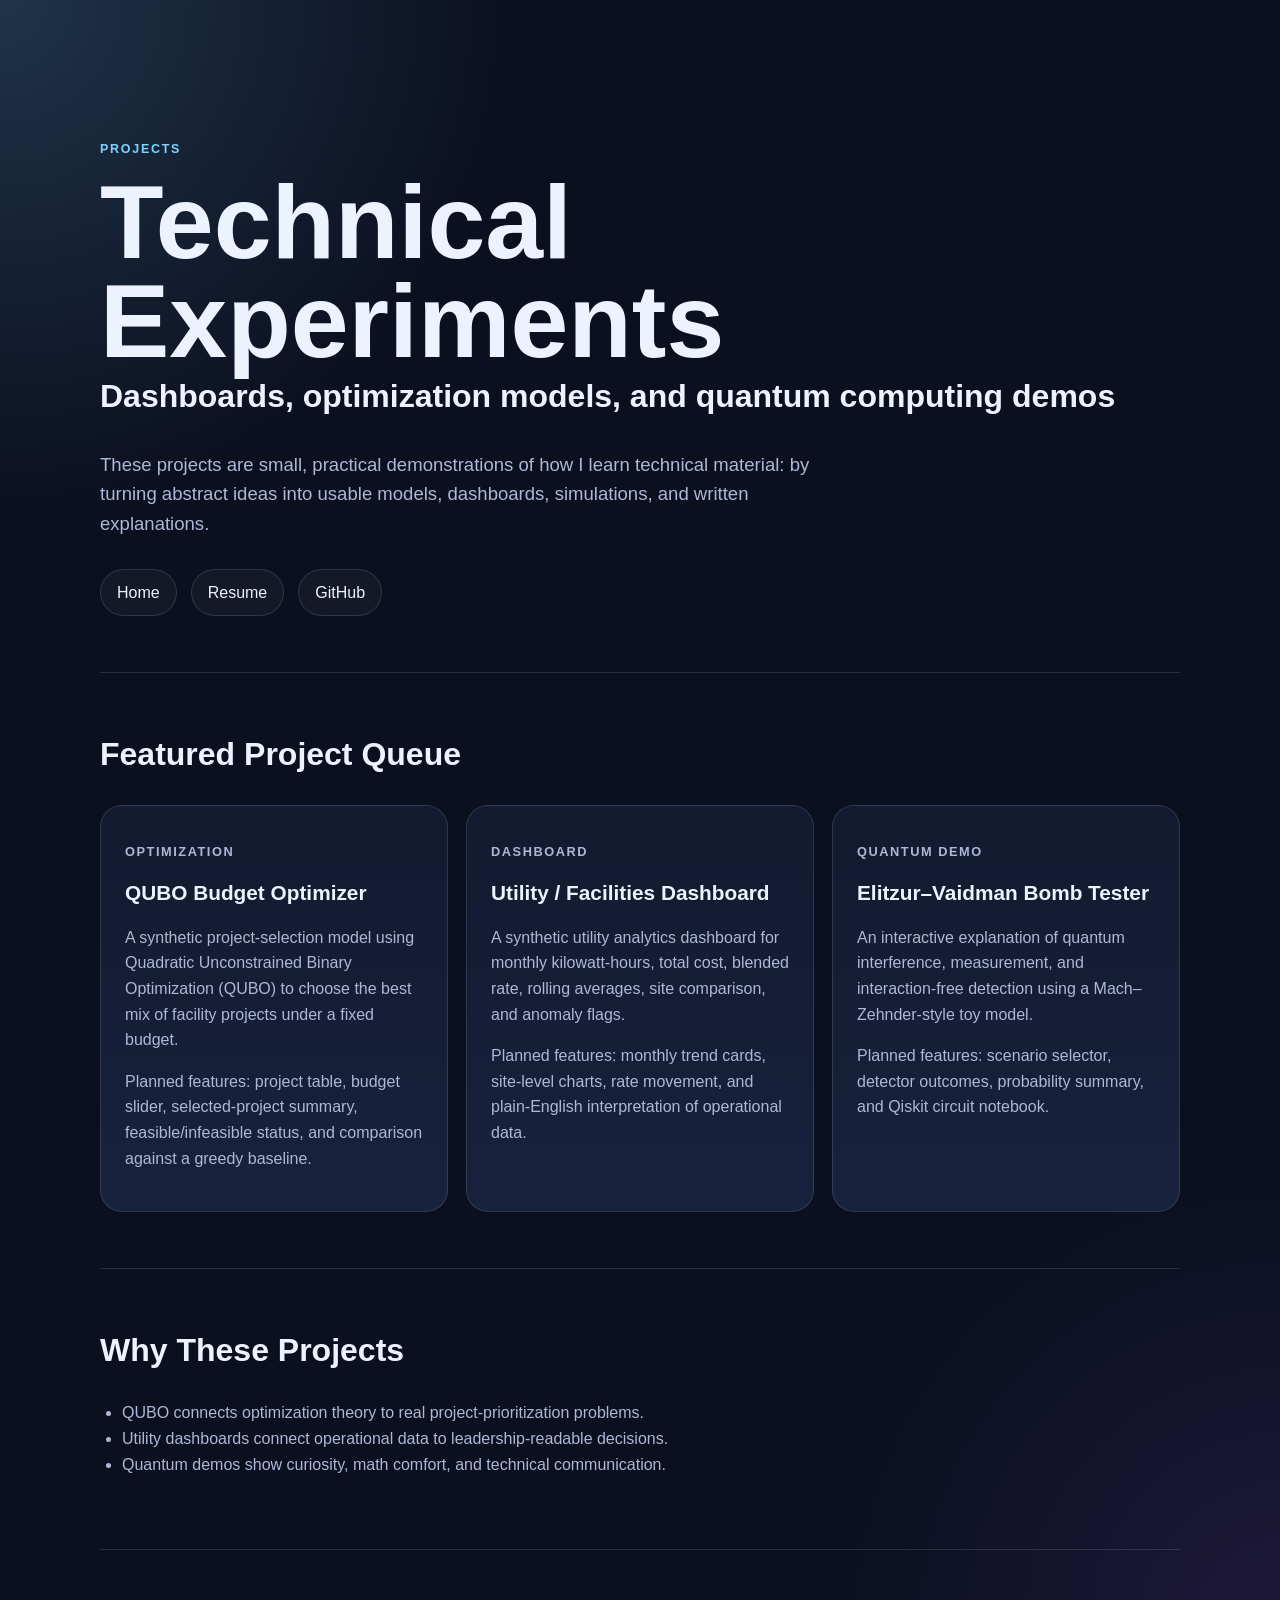
==== projects.html @ b9749504 "Adding Projects placeholder page" ====
<!DOCTYPE html>
<html lang="en">
<head>
  <meta charset="UTF-8" />
  <meta name="viewport" content="width=device-width, initial-scale=1.0" />
  <title>Projects | Andres Rigg</title>
  <link rel="stylesheet" href="style.css" />
</head>

<body>
  <main class="page">
    <section class="section">
      <p class="eyebrow">Projects</p>
      <h1>Technical Experiments</h1>
      <h2>Dashboards, optimization models, and quantum computing demos</h2>

      <p class="summary">
        These projects are small, practical demonstrations of how I learn technical material:
        by turning abstract ideas into usable models, dashboards, simulations, and written explanations.
      </p>

      <div class="links">
        <a href="index.html">Home</a>
        <a href="resume.html">Resume</a>
        <a href="https://github.com/sohcan">GitHub</a>
      </div>
    </section>

    <section class="section">
      <h2>Featured Project Queue</h2>

      <div class="grid">
        <article class="card">
          <p class="tag">Optimization</p>
          <h3>QUBO Budget Optimizer</h3>
          <p>
            A synthetic project-selection model using Quadratic Unconstrained Binary
            Optimization (QUBO) to choose the best mix of facility projects under a fixed budget.
          </p>
          <p>
            Planned features: project table, budget slider, selected-project summary,
            feasible/infeasible status, and comparison against a greedy baseline.
          </p>
        </article>

        <article class="card">
          <p class="tag">Dashboard</p>
          <h3>Utility / Facilities Dashboard</h3>
          <p>
            A synthetic utility analytics dashboard for monthly kilowatt-hours, total cost,
            blended rate, rolling averages, site comparison, and anomaly flags.
          </p>
          <p>
            Planned features: monthly trend cards, site-level charts, rate movement,
            and plain-English interpretation of operational data.
          </p>
        </article>

        <article class="card">
          <p class="tag">Quantum Demo</p>
          <h3>Elitzur–Vaidman Bomb Tester</h3>
          <p>
            An interactive explanation of quantum interference, measurement, and
            interaction-free detection using a Mach–Zehnder-style toy model.
          </p>
          <p>
            Planned features: scenario selector, detector outcomes, probability summary,
            and Qiskit circuit notebook.
          </p>
        </article>
      </div>
    </section>

    <section class="section">
      <h2>Why These Projects</h2>
      <ul class="bullets">
        <li>QUBO connects optimization theory to real project-prioritization problems.</li>
        <li>Utility dashboards connect operational data to leadership-readable decisions.</li>
        <li>Quantum demos show curiosity, math comfort, and technical communication.</li>
      </ul>
    </section>
  </main>
</body>
</html>
---- style.css ----
:root {
  --bg: #0b1020;
  --panel: #121a2f;
  --panel-2: #18223d;
  --text: #edf2ff;
  --muted: #aeb8d4;
  --accent: #7dd3fc;
  --line: rgba(255, 255, 255, 0.12);
}

* {
  box-sizing: border-box;
}

body {
  margin: 0;
  font-family: -apple-system, BlinkMacSystemFont, "Segoe UI", sans-serif;
  background:
    radial-gradient(circle at top left, rgba(125, 211, 252, 0.18), transparent 32rem),
    radial-gradient(circle at bottom right, rgba(168, 85, 247, 0.12), transparent 28rem),
    var(--bg);
  color: var(--text);
  line-height: 1.6;
}

.page {
  width: min(1080px, calc(100% - 40px));
  margin: 0 auto;
  padding: 72px 0;
}

.hero {
  min-height: 72vh;
  display: flex;
  flex-direction: column;
  justify-content: center;
  border-bottom: 1px solid var(--line);
}

.eyebrow {
  color: var(--accent);
  text-transform: uppercase;
  letter-spacing: 0.14em;
  font-size: 0.78rem;
  font-weight: 700;
}

h1 {
  font-size: clamp(3rem, 9vw, 6.5rem);
  line-height: 0.95;
  margin: 0;
}

.hero h2 {
  margin: 18px 0 0;
  color: var(--muted);
  font-weight: 500;
}

.summary {
  max-width: 760px;
  font-size: 1.16rem;
  color: var(--muted);
  margin-top: 28px;
}

.links {
  display: flex;
  flex-wrap: wrap;
  gap: 14px;
  margin-top: 30px;
}

.links a {
  color: var(--text);
  text-decoration: none;
  border: 1px solid var(--line);
  padding: 10px 16px;
  border-radius: 999px;
  background: rgba(255, 255, 255, 0.04);
}

.links a:hover {
  border-color: var(--accent);
}

.section {
  padding: 56px 0;
  border-bottom: 1px solid var(--line);
}

.section h2 {
  font-size: 2rem;
  margin: 0 0 24px;
}

.grid {
  display: grid;
  grid-template-columns: repeat(3, 1fr);
  gap: 18px;
}

.card {
  background: linear-gradient(180deg, var(--panel), var(--panel-2));
  border: 1px solid var(--line);
  border-radius: 22px;
  padding: 24px;
  min-height: 260px;
}

.card h3 {
  margin: 8px 0 12px;
  font-size: 1.3rem;
}

.card p {
  color: var(--muted);
}

.tag {
  color: var(--accent);
  font-size: 0.8rem;
  font-weight: 700;
  text-transform: uppercase;
  letter-spacing: 0.12em;
}

.bullets {
  color: var(--muted);
  padding-left: 22px;
}

@media (max-width: 820px) {
  .grid {
    grid-template-columns: 1fr;
  }

  .page {
    width: min(100% - 28px, 1080px);
    padding: 40px 0;
  }
}
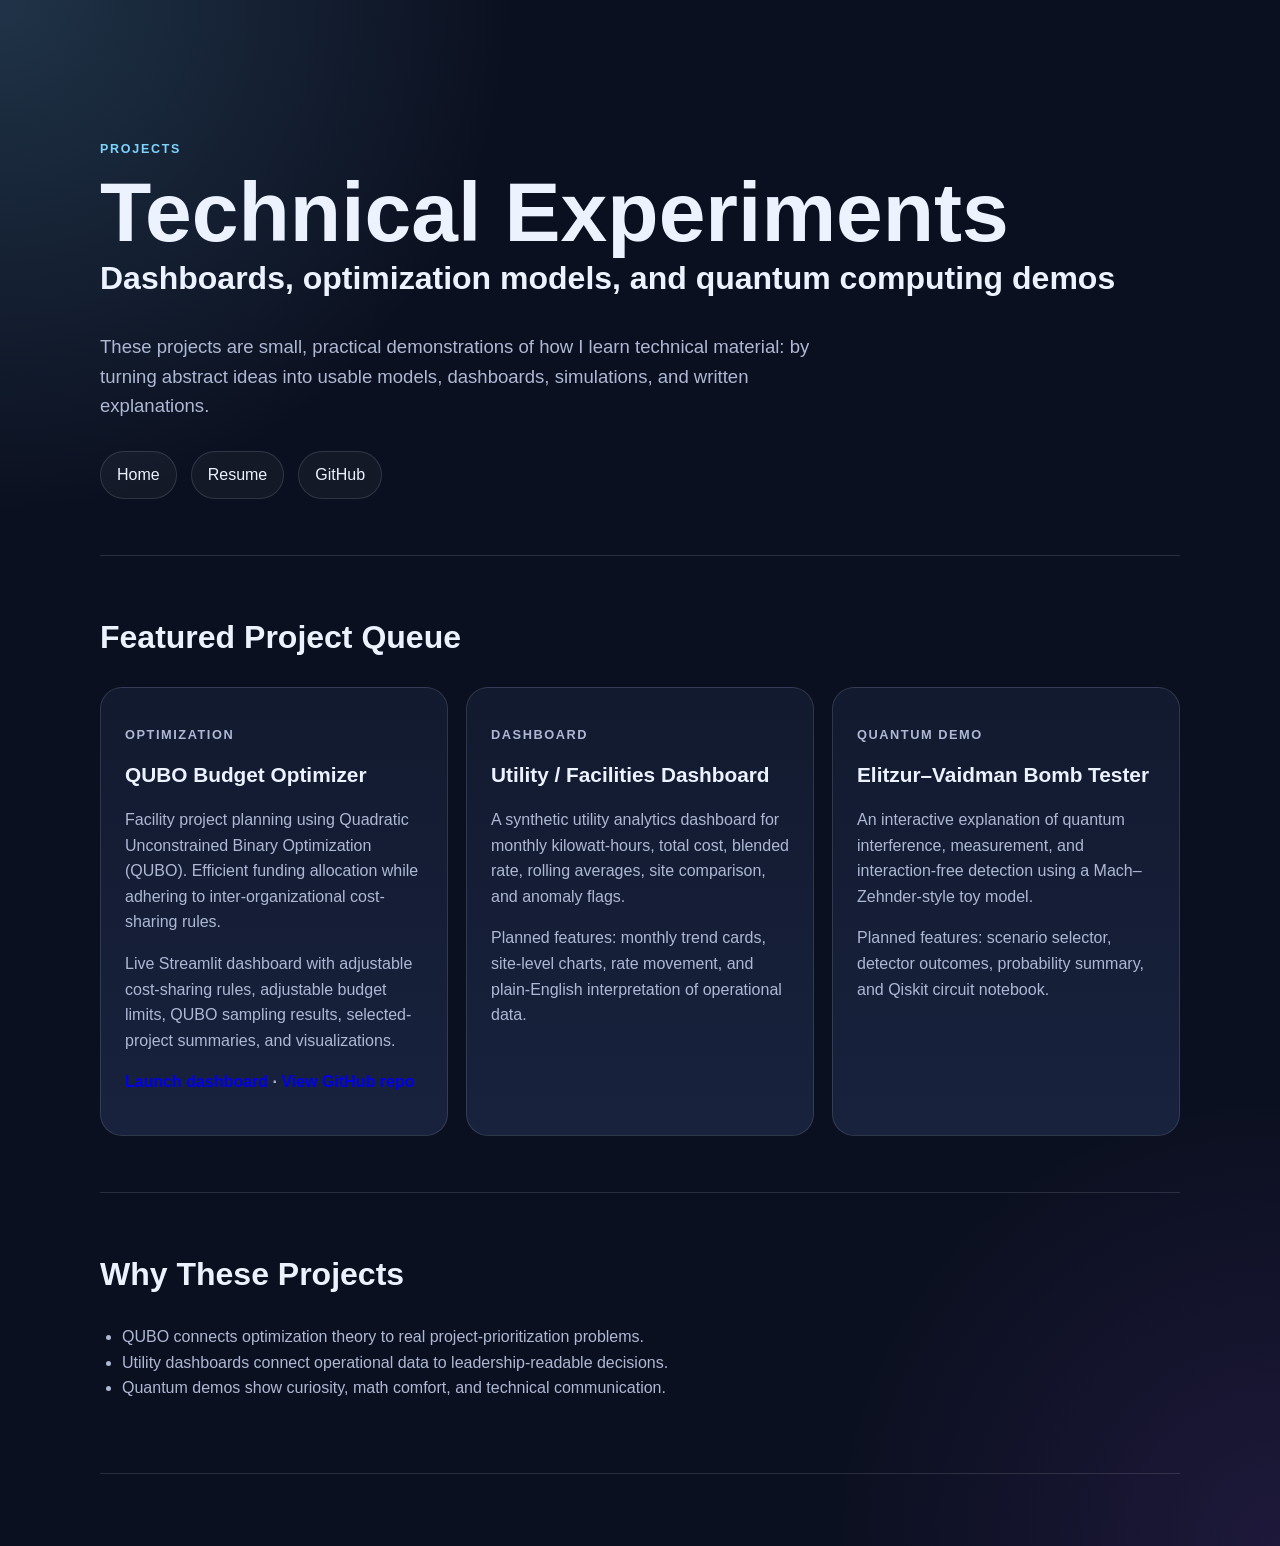
==== commit 75bf0830: "Link QUBO project and dasbhoard to streamlit" ====
--- a/projects.html
+++ b/projects.html
@@ -32,14 +32,19 @@
       <div class="grid">
         <article class="card">
           <p class="tag">Optimization</p>
-          <h3>QUBO Budget Optimizer</h3>
+          <h3><a class="card-link" href="projects/qubo-budget.html">QUBO Budget Optimizer</a></h3>
           <p>
-            A synthetic project-selection model using Quadratic Unconstrained Binary
-            Optimization (QUBO) to choose the best mix of facility projects under a fixed budget.
+            Facility project planning using Quadratic Unconstrained Binary
+            Optimization (QUBO). Efficient funding allocation while adhering to inter-organizational cost-sharing rules.
           </p>
           <p>
-            Planned features: project table, budget slider, selected-project summary,
-            feasible/infeasible status, and comparison against a greedy baseline.
+            Live Streamlit dashboard with adjustable cost-sharing rules, adjustable budget limits, 
+            QUBO sampling results, selected-project summaries, and visualizations.
+          </p>
+          <p class="project-links">
+            <a href="https://facilities-qubo-dashboard-sohcan.streamlit.app/" target="_blank" rel="noopener">Launch dashboard</a>
+            ·
+            <a href="https://github.com/sohcan/facilities-qubo-dashboard" target="_blank" rel="noopener">View GitHub repo</a>
           </p>
         </article>
 
--- a/style.css
+++ b/style.css
@@ -46,7 +46,7 @@
 }
 
 h1 {
-  font-size: clamp(3rem, 9vw, 6.5rem);
+  font-size: clamp(2.6rem, 7vw, 5.25rem);
   line-height: 0.95;
   margin: 0;
 }
@@ -139,4 +139,79 @@
     width: min(100% - 28px, 1080px);
     padding: 40px 0;
   }
+}
+.callout {
+  max-width: 760px;
+  border-left: 4px solid var(--accent);
+  background: rgba(255, 255, 255, 0.045);
+  padding: 18px 22px;
+  border-radius: 14px;
+  color: var(--text);
+  font-size: 1.12rem;
+}
+
+pre {
+  max-width: 760px;
+  overflow-x: auto;
+  background: rgba(0, 0, 0, 0.28);
+  border: 1px solid var(--line);
+  border-radius: 16px;
+  padding: 18px;
+}
+
+code {
+  font-family: "SFMono-Regular", Consolas, "Liberation Mono", monospace;
+  color: var(--text);
+}
+
+.table-wrap {
+  overflow-x: auto;
+  border: 1px solid var(--line);
+  border-radius: 18px;
+}
+
+table {
+  width: 100%;
+  border-collapse: collapse;
+  min-width: 620px;
+  background: rgba(255, 255, 255, 0.035);
+}
+
+th,
+td {
+  text-align: left;
+  padding: 14px 16px;
+  border-bottom: 1px solid var(--line);
+}
+
+th {
+  color: var(--accent);
+  font-size: 0.82rem;
+  text-transform: uppercase;
+  letter-spacing: 0.1em;
+}
+
+td {
+  color: var(--muted);
+}
+.card-link {
+  color: var(--text);
+  text-decoration: none;
+}
+
+.card-link:hover {
+  color: var(--accent);
+}
+
+.project-links {
+  margin-top: 0.85rem;
+  font-weight: 600;
+}
+
+.project-links a {
+  text-decoration: none;
+}
+
+.project-links a:hover {
+  text-decoration: underline;
 }
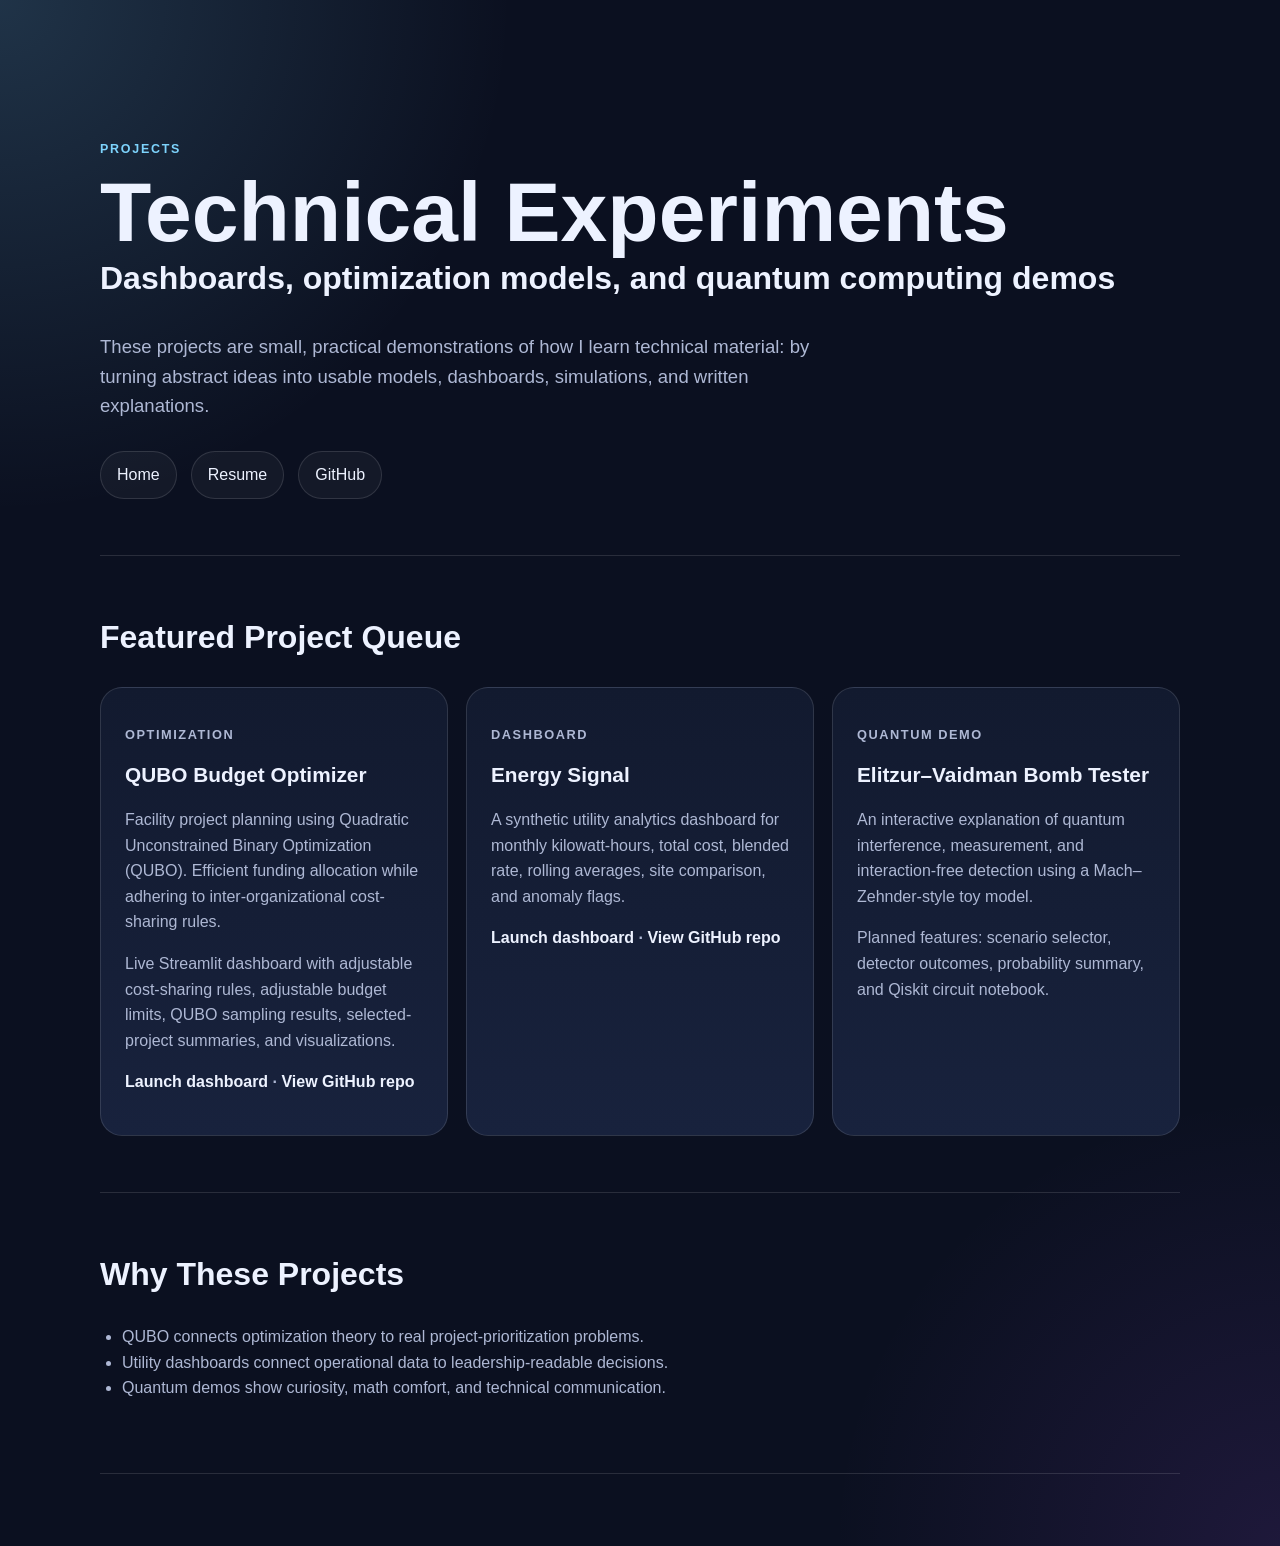
==== commit 2c6cb81e: "Add baseline electric-utilities project page, updated index and projects links, messed up qubo proec" ====
--- a/projects.html
+++ b/projects.html
@@ -50,14 +50,15 @@
 
         <article class="card">
           <p class="tag">Dashboard</p>
-          <h3>Utility / Facilities Dashboard</h3>
+          <h3><a class="card-link" href="projects/electric-utilities.html">Energy Signal</a></h3>
           <p>
             A synthetic utility analytics dashboard for monthly kilowatt-hours, total cost,
             blended rate, rolling averages, site comparison, and anomaly flags.
           </p>
-          <p>
-            Planned features: monthly trend cards, site-level charts, rate movement,
-            and plain-English interpretation of operational data.
+          <p class="project-links">
+            <a href="https://electric-utilities-dashboard-sohcan.streamlit.app/" target="_blank" rel="noopener">Launch dashboard</a>
+            ·
+            <a href="https://github.com/sohcan/electric-utilities-dashboard" target="_blank" rel="noopener">View GitHub repo</a>
           </p>
         </article>
 
--- a/style.css
+++ b/style.css
@@ -208,10 +208,14 @@
   font-weight: 600;
 }
 
-.project-links a {
+.project-links a,
+.project-links a:visited {
+  color: var(--text);
   text-decoration: none;
 }
 
-.project-links a:hover {
+.project-links a:hover,
+.project-links a:focus {
+  color: var(--accent);
   text-decoration: underline;
 }
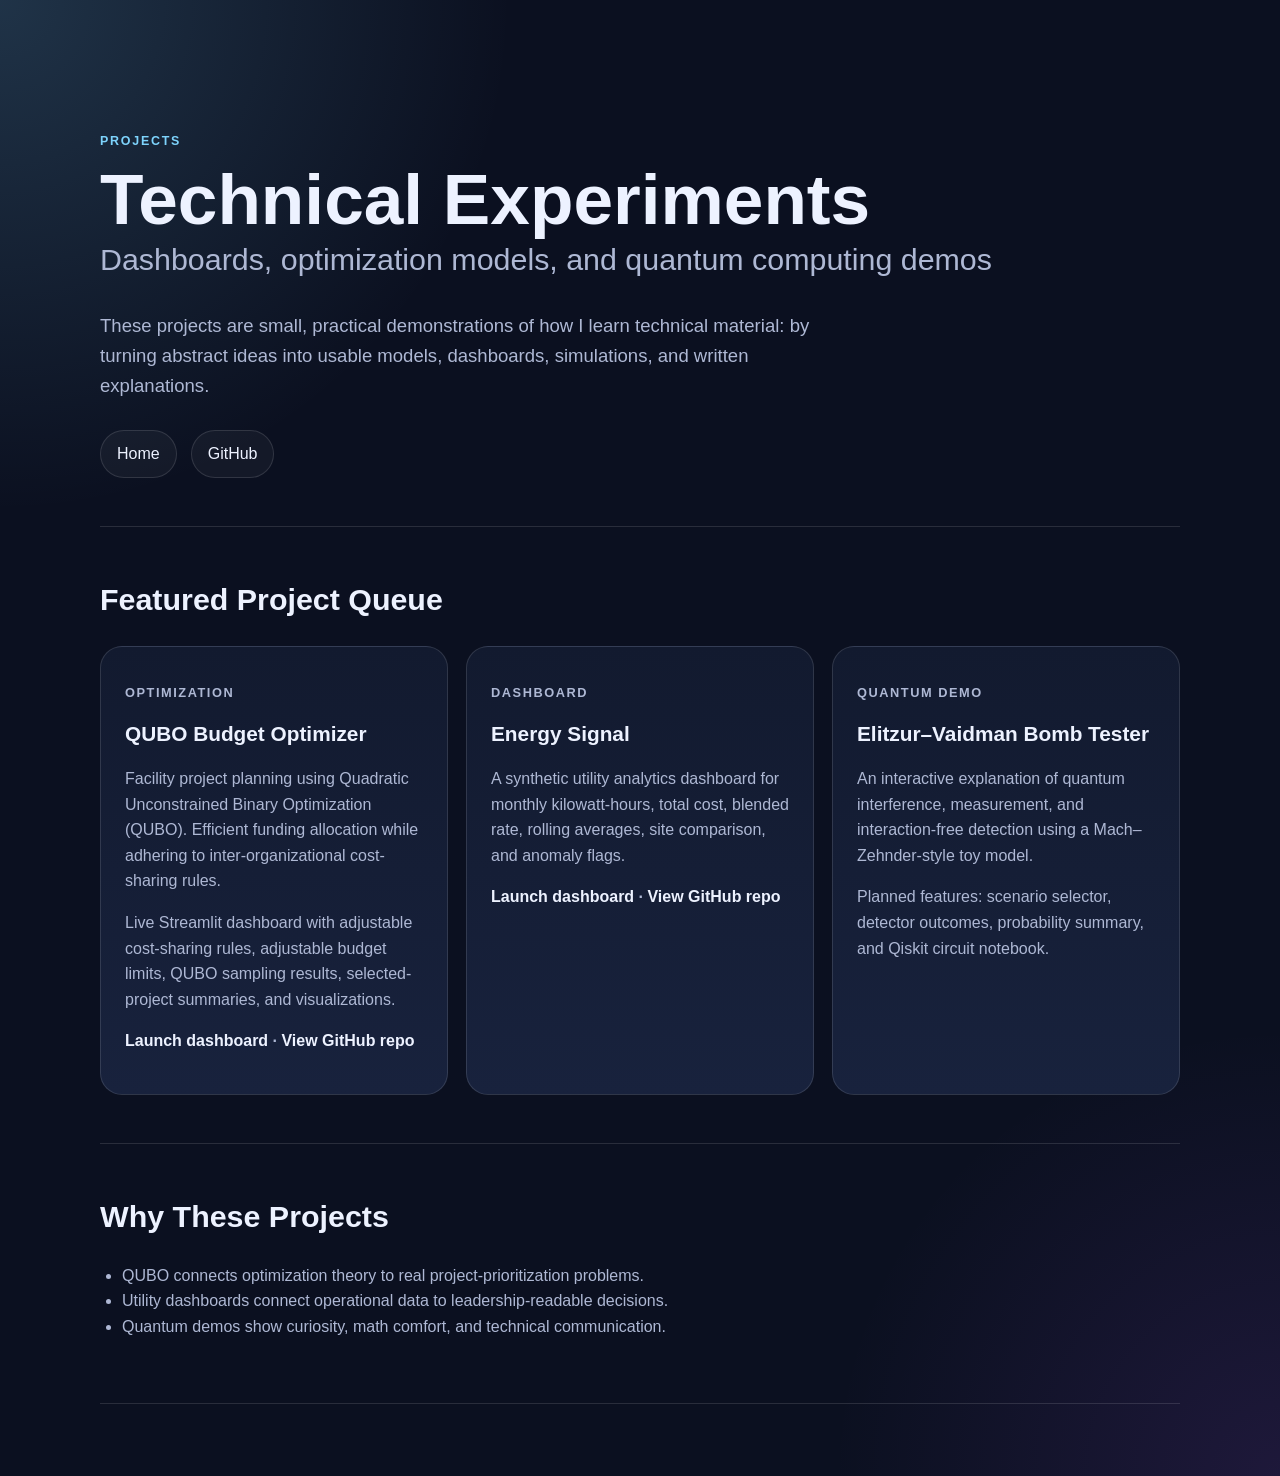
==== commit 8b8b18e6: "Restructure portfolio landing and project pages" ====
--- a/projects.html
+++ b/projects.html
@@ -9,7 +9,7 @@
 
 <body>
   <main class="page">
-    <section class="section">
+    <section class="section project-intro">
       <p class="eyebrow">Projects</p>
       <h1>Technical Experiments</h1>
       <h2>Dashboards, optimization models, and quantum computing demos</h2>
@@ -21,7 +21,6 @@
 
       <div class="links">
         <a href="index.html">Home</a>
-        <a href="resume.html">Resume</a>
         <a href="https://github.com/sohcan">GitHub</a>
       </div>
     </section>
--- a/style.css
+++ b/style.css
@@ -46,12 +46,19 @@
 }
 
 h1 {
-  font-size: clamp(2.6rem, 7vw, 5.25rem);
-  line-height: 0.95;
+  font-size: clamp(2.4rem, 6vw, 4.45rem);
+  line-height: 0.98;
   margin: 0;
 }
 
 .hero h2 {
+  margin: 18px 0 0;
+  color: var(--muted);
+  font-weight: 500;
+}
+
+.intro-section h2,
+.project-intro h2 {
   margin: 18px 0 0;
   color: var(--muted);
   font-weight: 500;
@@ -85,13 +92,13 @@
 }
 
 .section {
-  padding: 56px 0;
+  padding: 48px 0;
   border-bottom: 1px solid var(--line);
 }
 
 .section h2 {
-  font-size: 2rem;
-  margin: 0 0 24px;
+  font-size: clamp(1.65rem, 3vw, 1.9rem);
+  margin: 0 0 22px;
 }
 
 .grid {
@@ -140,6 +147,7 @@
     padding: 40px 0;
   }
 }
+
 .callout {
   max-width: 760px;
   border-left: 4px solid var(--accent);
@@ -194,6 +202,7 @@
 td {
   color: var(--muted);
 }
+
 .card-link {
   color: var(--text);
   text-decoration: none;
@@ -218,4 +227,66 @@
 .project-links a:focus {
   color: var(--accent);
   text-decoration: underline;
-}+}
+
+.launch-panel {
+  margin-top: 1.25rem;
+}
+
+.primary-launch,
+.primary-launch:visited {
+  display: inline-block;
+  color: var(--bg);
+  background: var(--accent);
+  text-decoration: none;
+  font-weight: 800;
+  padding: 0.85rem 1.15rem;
+  border-radius: 999px;
+  border: 1px solid rgba(255, 255, 255, 0.18);
+}
+
+.primary-launch:hover,
+.primary-launch:focus {
+  color: var(--bg);
+  filter: brightness(1.08);
+  text-decoration: none;
+}
+
+.highlight-grid {
+  display: grid;
+  grid-template-columns: minmax(0, 1fr);
+  max-width: 760px;
+  margin: 0;
+}
+
+.highlight-card {
+  padding: 2rem;
+}
+
+.project-showcase {
+  display: flex;
+  flex-direction: column;
+  gap: 28px;
+}
+
+.project-showcase .launch-panel {
+  margin-top: 0;
+}
+
+.preview-frame {
+  border: 1px solid var(--line);
+  border-radius: 22px;
+  overflow: hidden;
+  background: rgba(255, 255, 255, 0.035);
+  box-shadow: 0 22px 70px rgba(0, 0, 0, 0.22);
+}
+
+.preview-frame img {
+  display: block;
+  width: 100%;
+  height: auto;
+}
+
+.showcase-grid {
+  margin-top: 4px;
+}
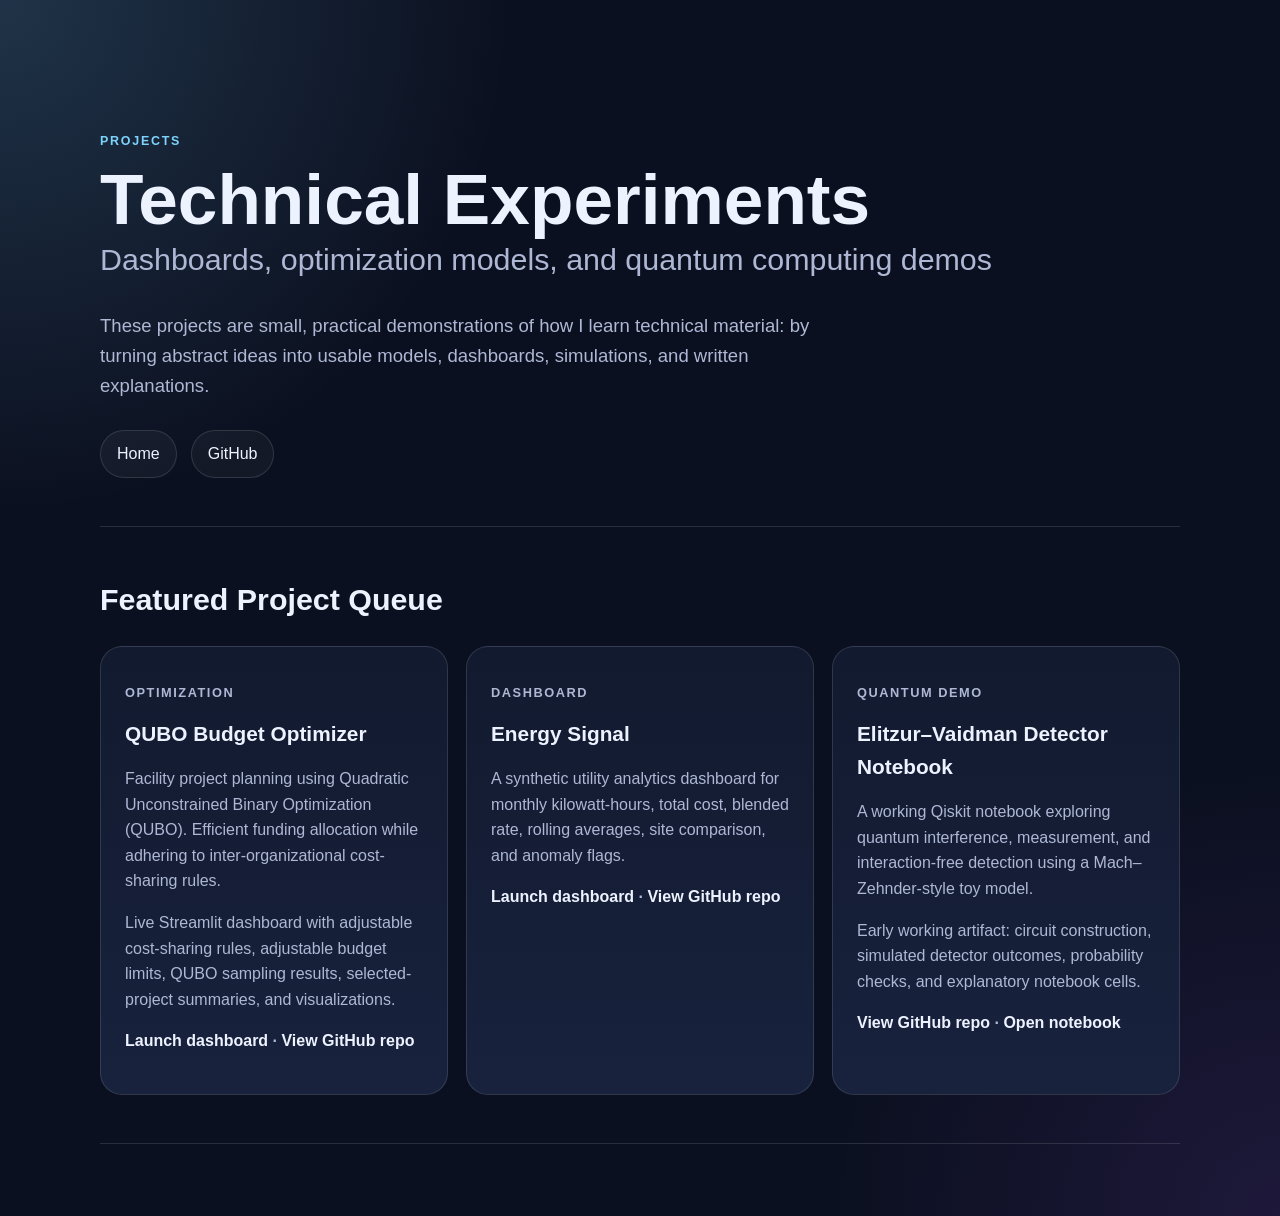
==== commit 49b52ad8: "Update quantum project notebook link" ====
--- a/projects.html
+++ b/projects.html
@@ -63,27 +63,24 @@
 
         <article class="card">
           <p class="tag">Quantum Demo</p>
-          <h3>Elitzur–Vaidman Bomb Tester</h3>
+          <h3>Elitzur–Vaidman Detector Notebook</h3>
           <p>
-            An interactive explanation of quantum interference, measurement, and
-            interaction-free detection using a Mach–Zehnder-style toy model.
+            A working Qiskit notebook exploring quantum interference, measurement,
+            and interaction-free detection using a Mach–Zehnder-style toy model.
           </p>
           <p>
-            Planned features: scenario selector, detector outcomes, probability summary,
-            and Qiskit circuit notebook.
+            Early working artifact: circuit construction, simulated detector outcomes,
+            probability checks, and explanatory notebook cells.
+          </p>
+          <p class="project-links">
+            <a href="https://github.com/sohcan/qiskit-vaidman-elitzur" target="_blank" rel="noopener">View GitHub repo</a>
+            ·
+            <a href="https://github.com/sohcan/qiskit-vaidman-elitzur/blob/main/notebooks/e_v_detector.ipynb" target="_blank" rel="noopener">Open notebook</a>
           </p>
         </article>
       </div>
     </section>
 
-    <section class="section">
-      <h2>Why These Projects</h2>
-      <ul class="bullets">
-        <li>QUBO connects optimization theory to real project-prioritization problems.</li>
-        <li>Utility dashboards connect operational data to leadership-readable decisions.</li>
-        <li>Quantum demos show curiosity, math comfort, and technical communication.</li>
-      </ul>
-    </section>
   </main>
 </body>
 </html>
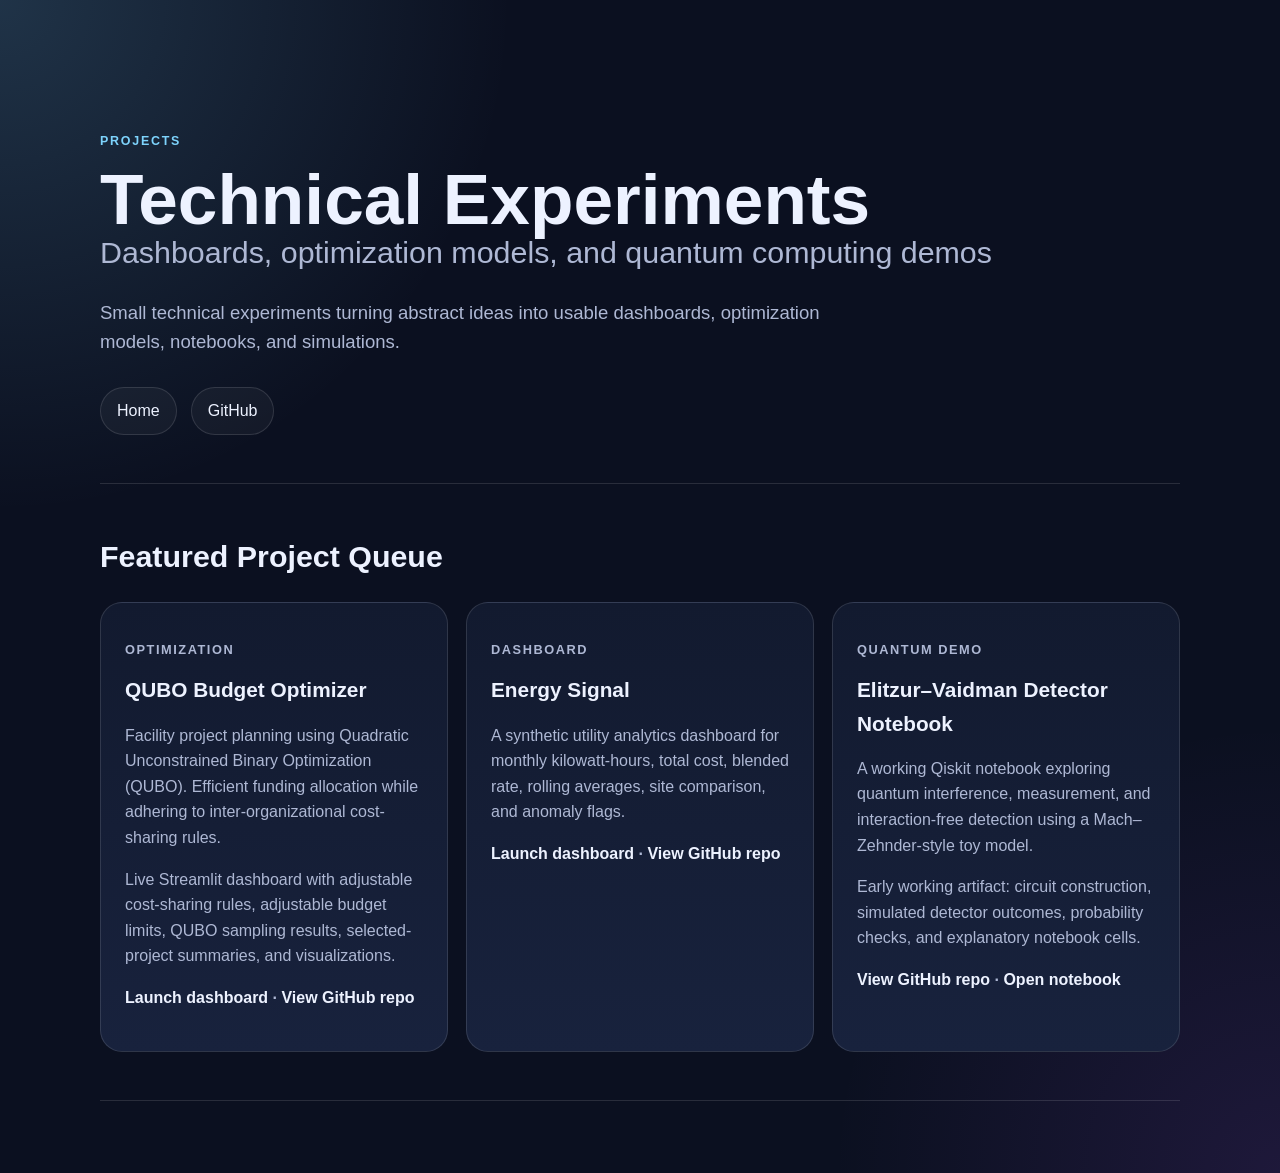
==== commit bcfad06c: "updating layout and removing some corny wording" ====
--- a/projects.html
+++ b/projects.html
@@ -15,8 +15,7 @@
       <h2>Dashboards, optimization models, and quantum computing demos</h2>
 
       <p class="summary">
-        These projects are small, practical demonstrations of how I learn technical material:
-        by turning abstract ideas into usable models, dashboards, simulations, and written explanations.
+        Small technical experiments turning abstract ideas into usable dashboards, optimization models, notebooks, and simulations.
       </p>
 
       <div class="links">
--- a/style.css
+++ b/style.css
@@ -62,6 +62,7 @@
   margin: 18px 0 0;
   color: var(--muted);
   font-weight: 500;
+  line-height: 1.15;
 }
 
 .summary {
